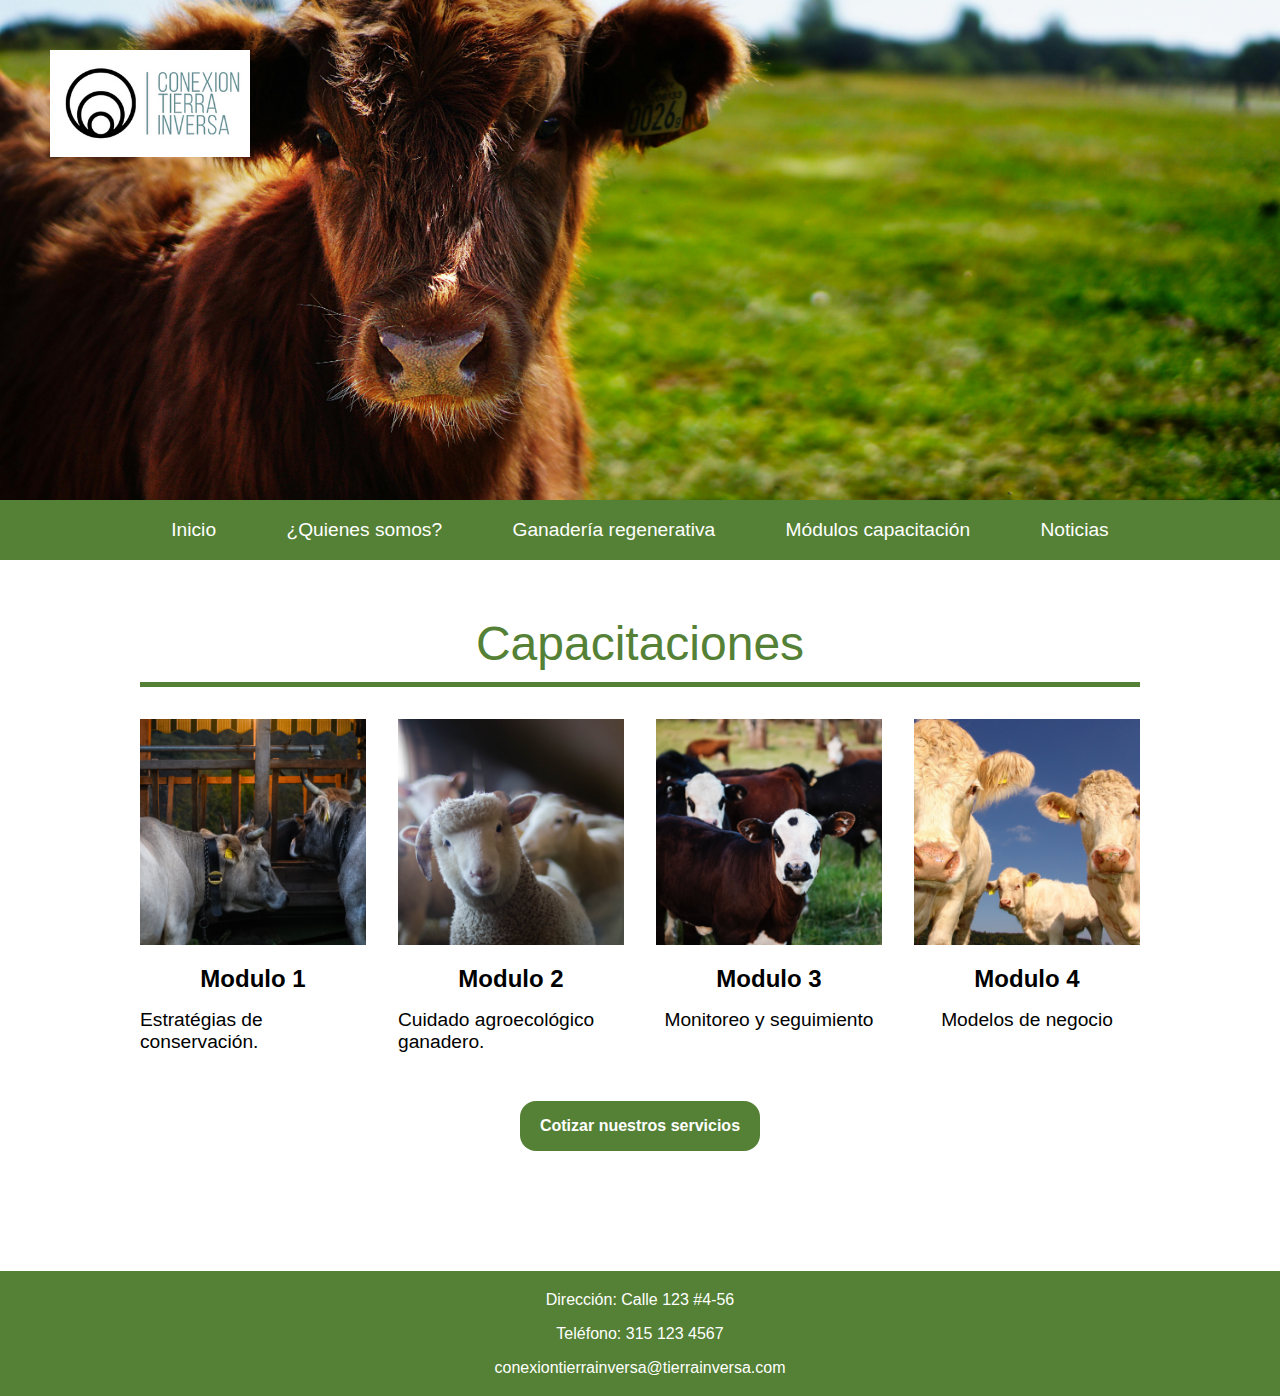
==== capacitaciones.html @ a70b785f "final fixes" ====
<!DOCTYPE html>
<html lang="en">
<head>
  <meta charset="UTF-8">
  <meta name="viewport" content="width=device-width, initial-scale=1.0">
  <title>Conexion Tierra Inversa</title>
  <link rel="stylesheet" href="./assets/styles/index.css">
</head>
<body>
  <header class="header" id="header">
    <div class="header-image">
      <img src="./assets/images/hero-image.jpg" alt="">
      <div class="logo">
        <a href="/#">
          <img src="./assets/images/logo.png" alt="">
        </a>
      </div>
    </div>
    <nav>
      <ul>
        <li><a href="/">Inicio</a></li>
        <div class="dropdown">
          <li class="dropdown-item">¿Quienes somos?</li>
          <div class="dropdown-content">
            <li><a href="./index.html#servicios">Servicios</a></li>
            <li><a href="./index.html#esquemas">Esquemas</a></li>
            <li><a href="./index.html#casos-de-exito">Casos de éxito</a></li>
          </div>
        </div>
        <div class="dropdown">
          <li class="dropdown-item">Ganadería regenerativa</li>
          <div class="dropdown-content">
            <li><a href="./index.html#que-es">¿Qué es?</a></li>
            <li><a href="./index.html#beneficios">Beneficios</a></li>
            <li><a href="./index.html#indicadores">Indicadores</a></li>
          </div>
        </div>
        <li><a href="./capacitaciones.html#capacitaciones">Módulos capacitación</a></li>
        <li><a href="./noticias.html#noticias">Noticias</a></li>
      </ul>
    </nav>
  </header>
  <main class="main">
    <section class="block" id="capacitaciones">
      <h1>Capacitaciones</h1>
      <article class="grid">
        <div class="card">
          <a href="https://www.youtube.com/watch?v=EO_SEWPYGJs" target="_blank">
            <img src="./assets/images/cap-1.png" alt="">
          </a>
          <h3>Modulo 1</h3>
          <p>Estratégias de conservación.</p>
        </div>
        <div class="card">
          <a href="https://www.youtube.com/watch?v=EO_SEWPYGJs" target="_blank">
            <img src="./assets/images/cap-2.png" alt="">
          </a>
          <h3>Modulo 2</h3>
          <p>Cuidado agroecológico ganadero.</p>
        </div>
        <div class="card">
          <a href="https://www.youtube.com/watch?v=EO_SEWPYGJs" target="_blank">
            <img src="./assets/images/cap-4.png" alt="">
          </a>
          <h3>Modulo 3</h3>
          <p>Monitoreo y seguimiento</p>
        </div>
        <div class="card">
          <a href="https://www.youtube.com/watch?v=EO_SEWPYGJs" target="_blank">
            <img src="./assets/images/cap-3.png" alt="">
          </a>
          <h3>Modulo 4</h3>
          <p>Modelos de negocio</p>
        </div>
      </article>
      <button>Cotizar nuestros servicios</button>
    </section>
  </main>
  <footer class="footer" id="footer">
    <p>Dirección: Calle 123 #4-56</p>
    <p>Teléfono: 315 123 4567</p>
    <p>conexiontierrainversa@tierrainversa.com</p>
  </footer>
</body>
</html>
---- assets/styles/index.css ----
*, *::before, *::after {
  margin: 0;
  padding: 0;
  box-sizing: border-box;
  font-family: sans-serif;
  transition: all 0.2s ease-in-out;
  word-wrap: normal;
}

html {
  scroll-behavior: smooth;
}

body {
  max-width: 1440px;
  margin: 0 auto;
}

main {
  padding: 0 2rem;
}

img {
  width: 100%;
}

a {
  display: block;
  text-decoration: none;
}

.header {
  display: flex;
  flex-direction: column;
}
@media (min-width: 740px) {
  .header {
    position: sticky;
    top: -500px;
    z-index: 90;
  }
}
.header .header-image {
  position: relative;
  height: 250px;
  overflow: hidden;
}
@media (min-width: 500px) {
  .header .header-image {
    height: 500px;
  }
}
.header .header-image img {
  height: 100%;
  width: 100%;
  -o-object-fit: cover;
     object-fit: cover;
}
.header .header-image .logo {
  width: 200px;
  position: absolute;
  top: 50px;
  left: 50px;
}
.header .header-image .logo a {
  display: block;
}
.header nav {
  background-color: #548135;
}
.header nav ul {
  display: flex;
  gap: 0.5rem;
  flex-direction: column;
}
@media (min-width: 740px) {
  .header nav ul {
    place-content: center;
    align-items: center;
    list-style-type: none;
    flex-direction: row;
    flex-wrap: wrap;
    gap: 2rem;
  }
}
.header nav ul li {
  width: -moz-fit-content;
  width: fit-content;
  height: 100%;
  color: white;
}
.header nav ul li:hover {
  background-color: #486f2e;
}
.header nav ul li a {
  font-size: 1.2rem;
  color: white;
  display: block;
  padding: 1.2rem;
}
.header nav .dropdown {
  z-index: 10;
  position: relative;
  font-size: 1.2rem;
  cursor: default;
}
.header nav .dropdown-item {
  padding: 1.2rem;
  font-size: 1.2rem;
}
.header nav .dropdown-content {
  display: block;
  position: relative;
  cursor: pointer;
  background-color: #44682d;
  width: 100%;
}
@media (min-width: 740px) {
  .header nav .dropdown-content {
    position: absolute;
    display: none;
    background-color: #548135;
    padding-left: 0;
  }
}
.header nav .dropdown-content li {
  padding-left: 20px;
  width: 100%;
}
.header nav .dropdown:hover .dropdown-content {
  display: block;
}

.block {
  position: relative;
  margin: 120px 0;
}
.block:first-child {
  margin-top: 40px;
}
.block h1, .block h2 {
  color: #548135;
  font-weight: 500;
}
.block h1 {
  grid-column: 1/-1;
  text-align: center;
  font-size: 2rem;
  margin-bottom: 2rem;
  display: block;
  width: 100%;
  padding: 1rem;
  position: relative;
}
@media (min-width: 500px) {
  .block h1 {
    font-size: 3rem;
  }
}
.block h1::after {
  position: absolute;
  content: "";
  background-color: #548135;
  height: 5px;
  width: 100%;
  left: 0;
  bottom: 0;
}
.block h2 {
  font-size: 1.5rem;
  margin-bottom: 1.3rem;
}
@media (min-width: 500px) {
  .block h2 {
    font-size: 2rem;
  }
}
.block h2.center {
  text-align: center;
}
.block p {
  font-size: 1.2rem;
  margin-bottom: 1rem;
}
.block ul {
  list-style: disc;
}
.block li {
  font-size: 1.2rem;
  margin-bottom: 0.5rem;
}
.block button {
  padding: 1rem;
  display: block;
  margin: 2rem auto;
  border-radius: 16px;
  border: none;
  font-weight: 600;
  cursor: pointer;
  background-color: #548135;
  font-size: 1rem;
  color: white;
  width: 240px;
}
.block button:hover {
  background-color: #314b1f;
}
.block article {
  margin: 2rem 0;
}
.block .center {
  text-align: center;
}
.block .main-image {
  margin-top: 2rem;
  display: flex;
  max-width: 700px;
  margin: 2rem auto 0 auto;
}
.block .num-list {
  box-shadow: 0 0 0 2px #548135;
  display: flex;
  place-items: center;
  flex-direction: column;
  gap: 2rem;
  grid-column: span 1;
  padding: 1rem;
  border-radius: 16px;
}
@media (min-width: 500px) {
  .block .num-list {
    grid-column: span 2;
  }
}
.block .num-list p {
  margin: 0;
  max-width: 300px;
  text-align: center;
}
.block .num-list span {
  font-weight: 700;
  font-size: 4rem;
  color: #3c5d26;
}
.block .grid {
  display: grid;
  grid-template-columns: repeat(1, 1fr);
  gap: 2rem;
}
.block .grid h1 {
  grid-column: 1/-1;
}
@media (min-width: 500px) {
  .block .grid {
    grid-template-columns: repeat(2, 1fr);
  }
}
@media (min-width: 1200px) {
  .block .grid {
    grid-template-columns: repeat(4, 1fr);
  }
}
.block .grid .card {
  display: flex;
  flex-direction: column;
  gap: 1rem;
}
.block .grid .card a {
  display: block;
}
.block .grid .card h3 {
  text-align: center;
  font-size: 1.5rem;
}
.block h1, .block h2, .block h3, .block h4, .block h5, .block p, .block article {
  display: block;
  max-width: 1000px;
  margin-left: auto;
  margin-right: auto;
}

.block.reverse {
  background-color: #548135;
  color: white;
  padding: 2rem 1rem;
  width: -moz-fit-content;
  width: fit-content;
  margin: 4rem auto;
  border-radius: 24px;
}
.block.reverse h1 {
  color: white;
  width: 70%;
  margin: 0 auto 1rem;
}
.block.reverse h1::after {
  background-color: white;
}
.block.reverse button {
  background-color: white;
  color: #548135;
}
.block.reverse button:hover {
  background-color: #3e6127;
  color: white;
  box-shadow: 0 0 0 2px white;
}

.split {
  display: grid;
  grid-template-columns: repeat(1, 1fr);
  -moz-column-gap: 4rem;
       column-gap: 4rem;
  max-width: 1000px;
  margin: 0 auto;
}
.split h1 {
  grid-column: 1/-1;
}
@media (min-width: 500px) {
  .split {
    grid-template-columns: repeat(1, 1fr);
  }
}

.news {
  display: grid;
  grid-template-columns: 1;
  align-items: center;
}
@media (min-width: 740px) {
  .news {
    grid-template-columns: repeat(2, 1fr);
  }
}
.news article h1::after {
  content: none;
}
.news p {
  margin-top: 2rem;
  grid-column: 1/-1;
}
.news a {
  text-decoration: underline;
}

.footer {
  padding: 1.2rem;
  width: 100%;
  background-color: #548135;
  display: flex;
  flex-direction: column;
  justify-content: center;
  align-items: center;
  gap: 1rem;
}
.footer p {
  font-weight: 500;
  font-size: 1rem;
  color: white;
}/*# sourceMappingURL=index.css.map */
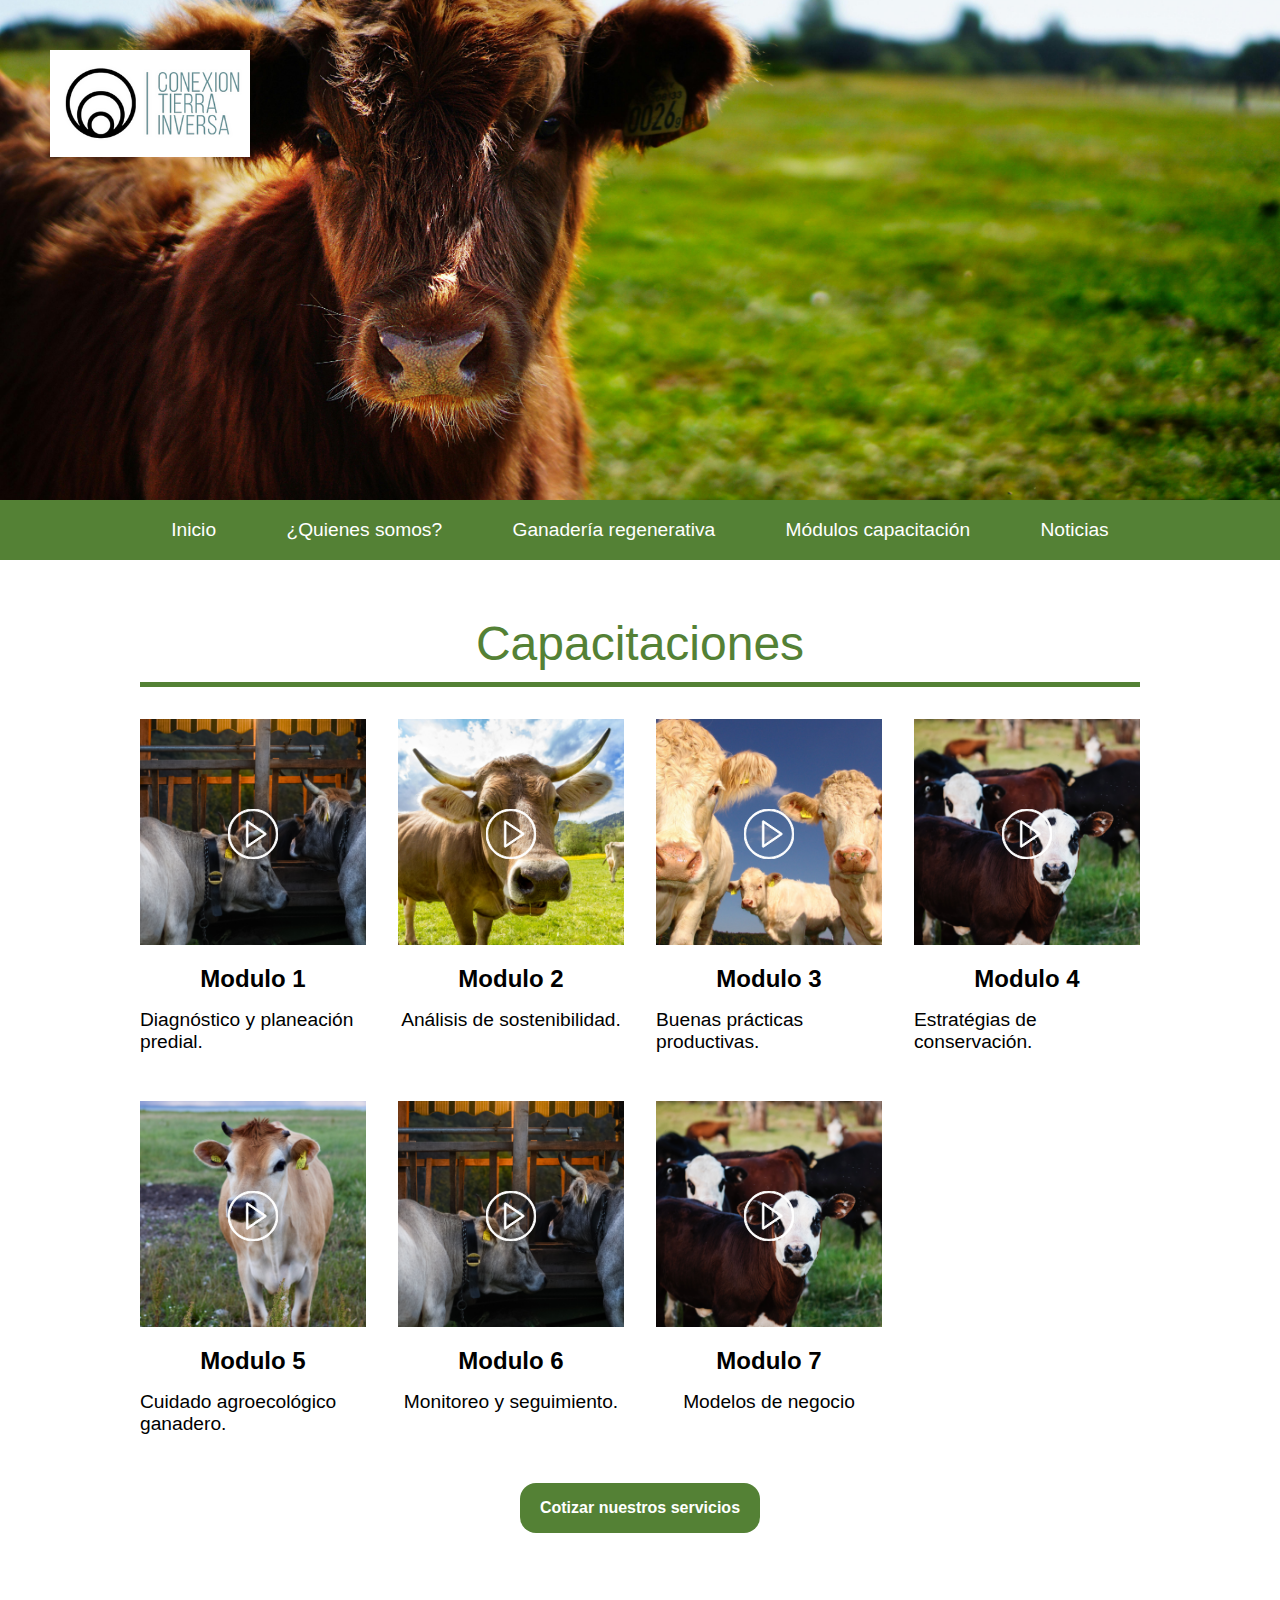
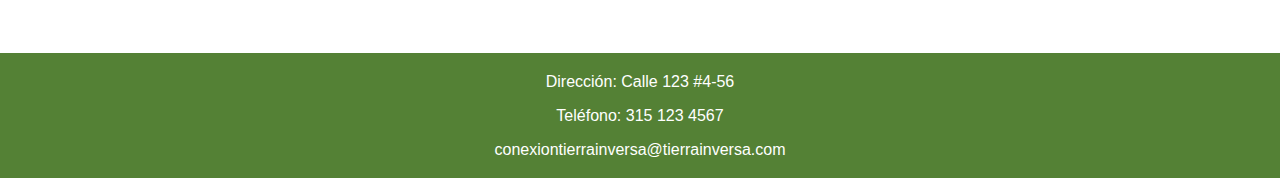
==== commit a09aab86: "qa fixes" ====
--- a/capacitaciones.html
+++ b/capacitaciones.html
@@ -11,19 +11,19 @@
     <div class="header-image">
       <img src="./assets/images/hero-image.jpg" alt="">
       <div class="logo">
-        <a href="/#">
+        <a href="./index.html">
           <img src="./assets/images/logo.png" alt="">
         </a>
       </div>
     </div>
     <nav>
       <ul>
-        <li><a href="/">Inicio</a></li>
+        <li><a href="./index.html">Inicio</a></li>
         <div class="dropdown">
           <li class="dropdown-item">¿Quienes somos?</li>
           <div class="dropdown-content">
             <li><a href="./index.html#servicios">Servicios</a></li>
-            <li><a href="./index.html#esquemas">Esquemas</a></li>
+            <li><a href="./index.html#esquemas">Esquema</a></li>
             <li><a href="./index.html#casos-de-exito">Casos de éxito</a></li>
           </div>
         </div>
@@ -45,31 +45,59 @@
       <h1>Capacitaciones</h1>
       <article class="grid">
         <div class="card">
-          <a href="https://www.youtube.com/watch?v=EO_SEWPYGJs" target="_blank">
+          <a class="cap-link" href="https://www.youtube.com/watch?v=EO_SEWPYGJs" target="_blank">
             <img src="./assets/images/cap-1.png" alt="">
+            <img class="play-icon" src="./assets/images/play-icon.svg" alt="">
           </a>
           <h3>Modulo 1</h3>
+          <p>Diagnóstico y planeación predial.</p>
+        </div>
+        <div class="card">
+          <a href="https://www.youtube.com/watch?v=EO_SEWPYGJs" target="_blank">
+            <img src="./assets/images/cap-2.png" alt="">
+            <img class="play-icon" src="./assets/images/play-icon.svg" alt="">
+          </a>
+          <h3>Modulo 2</h3>
+          <p>Análisis de sostenibilidad.</p>
+        </div>
+        <div class="card">
+          <a href="https://www.youtube.com/watch?v=EO_SEWPYGJs" target="_blank">
+            <img src="./assets/images/cap-3.png" alt="">
+            <img class="play-icon" src="./assets/images/play-icon.svg" alt="">
+          </a>
+          <h3>Modulo 3</h3>
+          <p>Buenas prácticas productivas.</p>
+        </div>
+        <div class="card">
+          <a href="https://www.youtube.com/watch?v=EO_SEWPYGJs" target="_blank">
+            <img src="./assets/images/cap-4.png" alt="">
+            <img class="play-icon" src="./assets/images/play-icon.svg" alt="">
+          </a>
+          <h3>Modulo 4</h3>
           <p>Estratégias de conservación.</p>
         </div>
         <div class="card">
           <a href="https://www.youtube.com/watch?v=EO_SEWPYGJs" target="_blank">
-            <img src="./assets/images/cap-2.png" alt="">
+            <img src="./assets/images/cap-5.png" alt="">
+            <img class="play-icon" src="./assets/images/play-icon.svg" alt="">
           </a>
-          <h3>Modulo 2</h3>
+          <h3>Modulo 5</h3>
           <p>Cuidado agroecológico ganadero.</p>
         </div>
         <div class="card">
           <a href="https://www.youtube.com/watch?v=EO_SEWPYGJs" target="_blank">
-            <img src="./assets/images/cap-4.png" alt="">
+            <img src="./assets/images/cap-6.png" alt="">
+            <img class="play-icon" src="./assets/images/play-icon.svg" alt="">
           </a>
-          <h3>Modulo 3</h3>
-          <p>Monitoreo y seguimiento</p>
+          <h3>Modulo 6</h3>
+          <p>Monitoreo y seguimiento.</p>
         </div>
         <div class="card">
           <a href="https://www.youtube.com/watch?v=EO_SEWPYGJs" target="_blank">
-            <img src="./assets/images/cap-3.png" alt="">
+            <img src="./assets/images/cap-7.png" alt="">
+            <img class="play-icon" src="./assets/images/play-icon.svg" alt="">
           </a>
-          <h3>Modulo 4</h3>
+          <h3>Modulo 7</h3>
           <p>Modelos de negocio</p>
         </div>
       </article>
--- a/assets/styles/index.css
+++ b/assets/styles/index.css
@@ -222,7 +222,7 @@
   display: flex;
   place-items: center;
   flex-direction: column;
-  gap: 2rem;
+  gap: 1rem;
   grid-column: span 1;
   padding: 1rem;
   border-radius: 16px;
@@ -238,9 +238,7 @@
   text-align: center;
 }
 .block .num-list span {
-  font-weight: 700;
-  font-size: 4rem;
-  color: #3c5d26;
+  width: 50px;
 }
 .block .grid {
   display: grid;
@@ -267,6 +265,14 @@
 }
 .block .grid .card a {
   display: block;
+  position: relative;
+}
+.block .grid .card a .play-icon {
+  position: absolute;
+  top: calc(50% - 25px);
+  left: calc(50% - 25px);
+  width: 50px;
+  height: 50px;
 }
 .block .grid .card h3 {
   text-align: center;
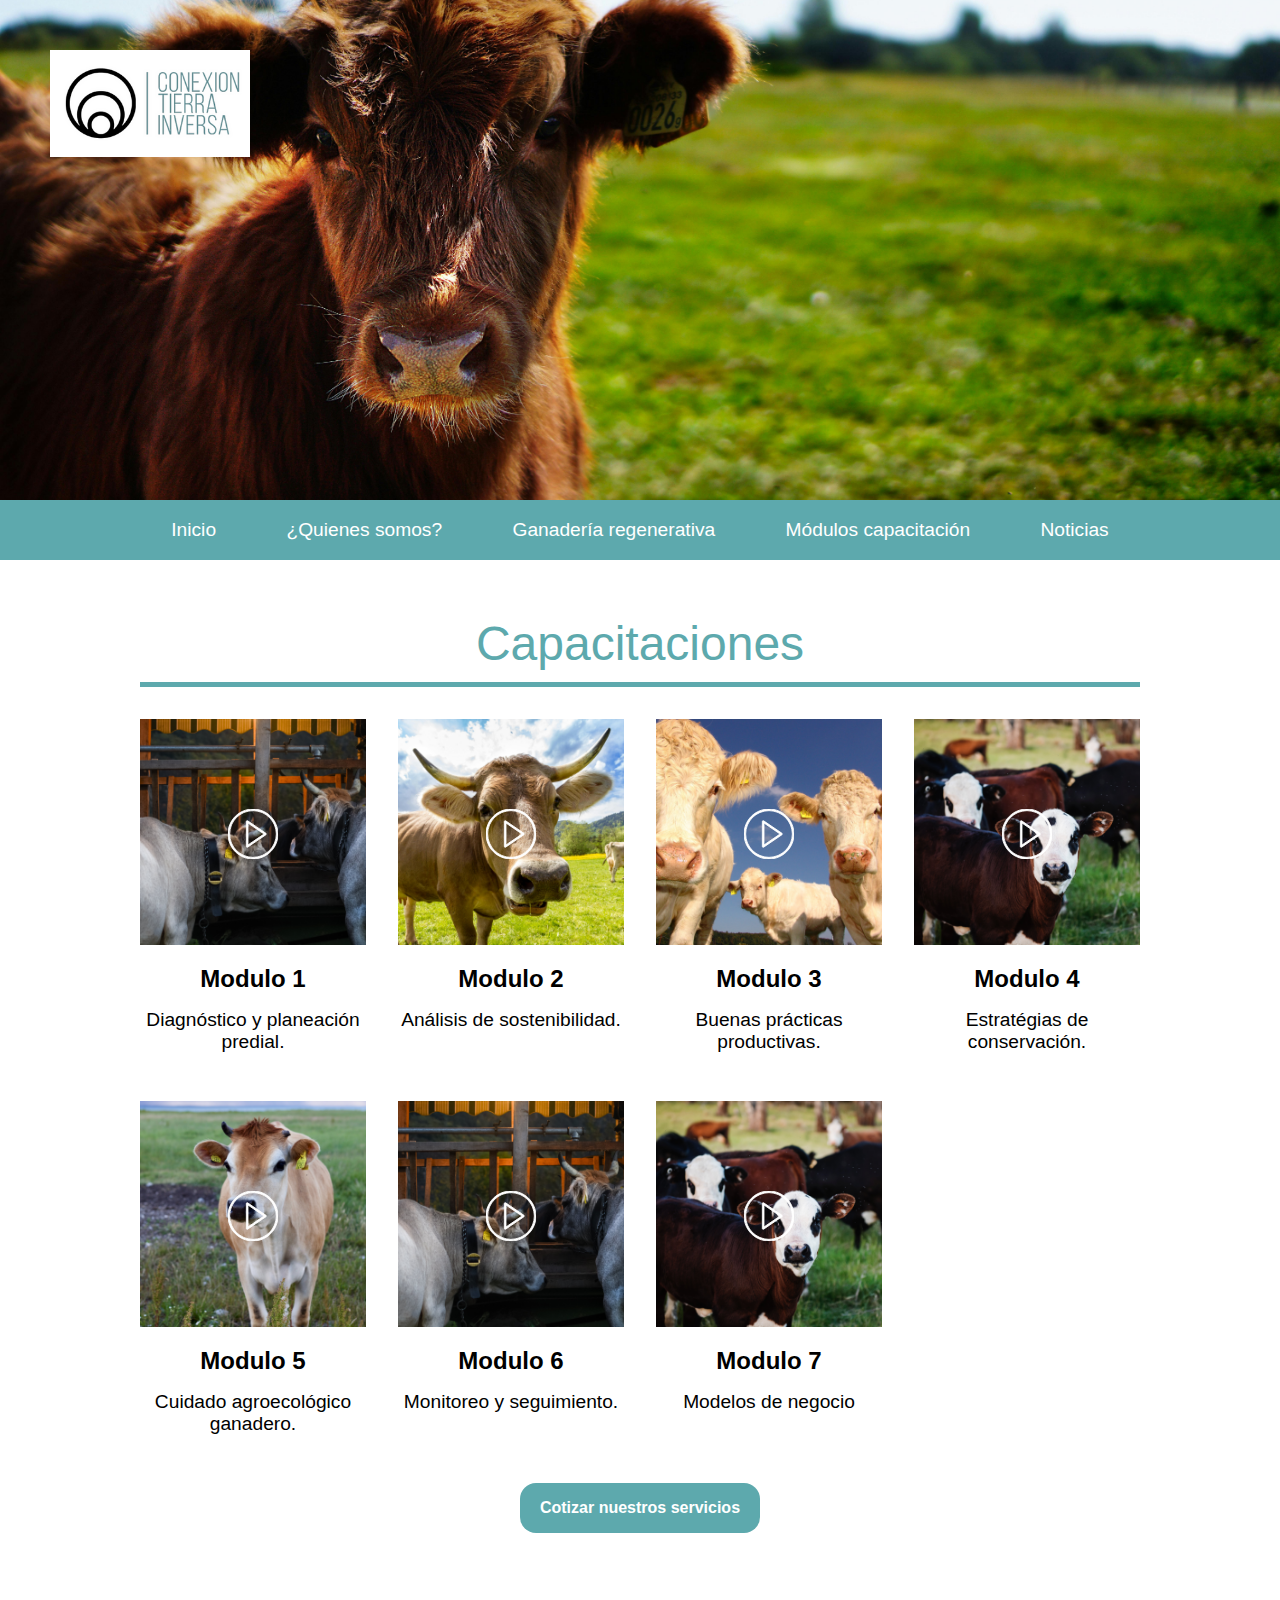
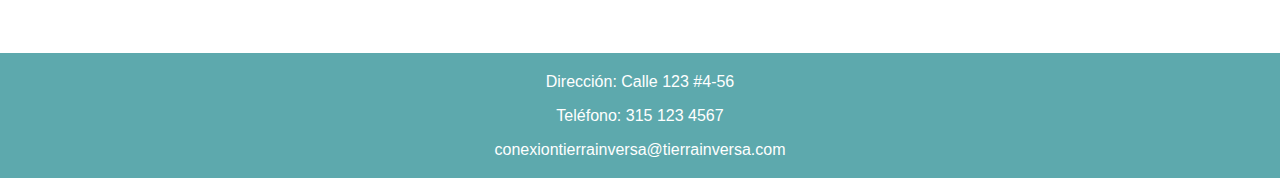
==== commit 6eac66b6: "fixes" ====
--- a/capacitaciones.html
+++ b/capacitaciones.html
@@ -18,7 +18,7 @@
     </div>
     <nav>
       <ul>
-        <li><a href="./index.html">Inicio</a></li>
+        <li><a href="/conexion-inversa/index.html"">Inicio</a></li>
         <div class="dropdown">
           <li class="dropdown-item">¿Quienes somos?</li>
           <div class="dropdown-content">
@@ -101,7 +101,7 @@
           <p>Modelos de negocio</p>
         </div>
       </article>
-      <button>Cotizar nuestros servicios</button>
+      <button class="center">Cotizar nuestros servicios</button>
     </section>
   </main>
   <footer class="footer" id="footer">
--- a/assets/styles/index.css
+++ b/assets/styles/index.css
@@ -66,7 +66,7 @@
   display: block;
 }
 .header nav {
-  background-color: #548135;
+  background-color: #5DA9AD;
 }
 .header nav ul {
   display: flex;
@@ -90,7 +90,7 @@
   color: white;
 }
 .header nav ul li:hover {
-  background-color: #486f2e;
+  background-color: #519ca0;
 }
 .header nav ul li a {
   font-size: 1.2rem;
@@ -112,14 +112,14 @@
   display: block;
   position: relative;
   cursor: pointer;
-  background-color: #44682d;
+  background-color: #488b8f;
   width: 100%;
 }
 @media (min-width: 740px) {
   .header nav .dropdown-content {
     position: absolute;
     display: none;
-    background-color: #548135;
+    background-color: #5DA9AD;
     padding-left: 0;
   }
 }
@@ -133,13 +133,13 @@
 
 .block {
   position: relative;
-  margin: 120px 0;
+  margin: 0 auto 120px;
 }
 .block:first-child {
   margin-top: 40px;
 }
 .block h1, .block h2 {
-  color: #548135;
+  color: #5DA9AD;
   font-weight: 500;
 }
 .block h1 {
@@ -160,7 +160,7 @@
 .block h1::after {
   position: absolute;
   content: "";
-  background-color: #548135;
+  background-color: #5DA9AD;
   height: 5px;
   width: 100%;
   left: 0;
@@ -192,18 +192,18 @@
 .block button {
   padding: 1rem;
   display: block;
-  margin: 2rem auto;
+  margin: 2rem 0;
   border-radius: 16px;
   border: none;
   font-weight: 600;
   cursor: pointer;
-  background-color: #548135;
+  background-color: #5DA9AD;
   font-size: 1rem;
   color: white;
   width: 240px;
 }
 .block button:hover {
-  background-color: #314b1f;
+  background-color: #407b7e;
 }
 .block article {
   margin: 2rem 0;
@@ -218,7 +218,7 @@
   margin: 2rem auto 0 auto;
 }
 .block .num-list {
-  box-shadow: 0 0 0 2px #548135;
+  box-shadow: 0 0 0 2px #5DA9AD;
   display: flex;
   place-items: center;
   flex-direction: column;
@@ -278,20 +278,69 @@
   text-align: center;
   font-size: 1.5rem;
 }
+.block .grid .card p {
+  text-align: center;
+}
+.block button.center {
+  margin: 0 auto;
+}
 .block h1, .block h2, .block h3, .block h4, .block h5, .block p, .block article {
   display: block;
   max-width: 1000px;
   margin-left: auto;
   margin-right: auto;
 }
+.block .block-with-image {
+  display: grid;
+  grid-template-columns: repeat(1, 1fr);
+  place-content: center;
+  align-items: center;
+  gap: 2rem;
+  text-align: center;
+  max-width: 1000px;
+  margin: 0 auto;
+}
+@media (min-width: 700px) {
+  .block .block-with-image {
+    text-align: left;
+    grid-template-columns: repeat(2, 1fr);
+  }
+}
+.block .block-with-image .img-wrapper {
+  position: relative;
+  max-width: 600px;
+}
+.block .block-with-image .img-wrapper a:hover {
+  transform: scale(1.05);
+}
+.block .block-with-image .img-wrapper a:hover .play-icon {
+  color: red;
+}
+.block .block-with-image .img-wrapper .play-icon {
+  position: absolute;
+  top: calc(50% - 25px);
+  left: calc(50% - 25px);
+  width: 50px;
+  cursor: pointer;
+  pointer-events: none;
+}
+.block .block-with-image p {
+  width: 100%;
+  margin: 0 auto;
+}
+@media (min-width: 700px) {
+  .block .block-with-image p {
+    width: 80%;
+  }
+}
 
 .block.reverse {
-  background-color: #548135;
+  background-color: #488b8f;
   color: white;
   padding: 2rem 1rem;
   width: -moz-fit-content;
   width: fit-content;
-  margin: 4rem auto;
+  margin: 0 auto 120px;
   border-radius: 24px;
 }
 .block.reverse h1 {
@@ -302,12 +351,18 @@
 .block.reverse h1::after {
   background-color: white;
 }
+@media (min-width: 700px) {
+  .block.reverse p {
+    max-width: 700px;
+  }
+}
 .block.reverse button {
   background-color: white;
-  color: #548135;
+  color: #5DA9AD;
+  margin: 0 auto;
 }
 .block.reverse button:hover {
-  background-color: #3e6127;
+  background-color: #4c8a8d;
   color: white;
   box-shadow: 0 0 0 2px white;
 }
@@ -318,19 +373,27 @@
   -moz-column-gap: 4rem;
        column-gap: 4rem;
   max-width: 1000px;
-  margin: 0 auto;
+  margin: 0 auto 120px;
 }
 .split h1 {
   grid-column: 1/-1;
 }
 @media (min-width: 500px) {
   .split {
-    grid-template-columns: repeat(1, 1fr);
-  }
+    grid-template-columns: repeat(2, 1fr);
+  }
+}
+.split article ul li::marker {
+  color: #28494b;
+}
+.split article p {
+  min-height: 110px;
 }
 
 .news {
+  max-width: 1000px;
   display: grid;
+  gap: 2rem;
   grid-template-columns: 1;
   align-items: center;
 }
@@ -339,6 +402,9 @@
     grid-template-columns: repeat(2, 1fr);
   }
 }
+.news article h1 {
+  font-size: 2rem;
+}
 .news article h1::after {
   content: none;
 }
@@ -353,7 +419,7 @@
 .footer {
   padding: 1.2rem;
   width: 100%;
-  background-color: #548135;
+  background-color: #5DA9AD;
   display: flex;
   flex-direction: column;
   justify-content: center;
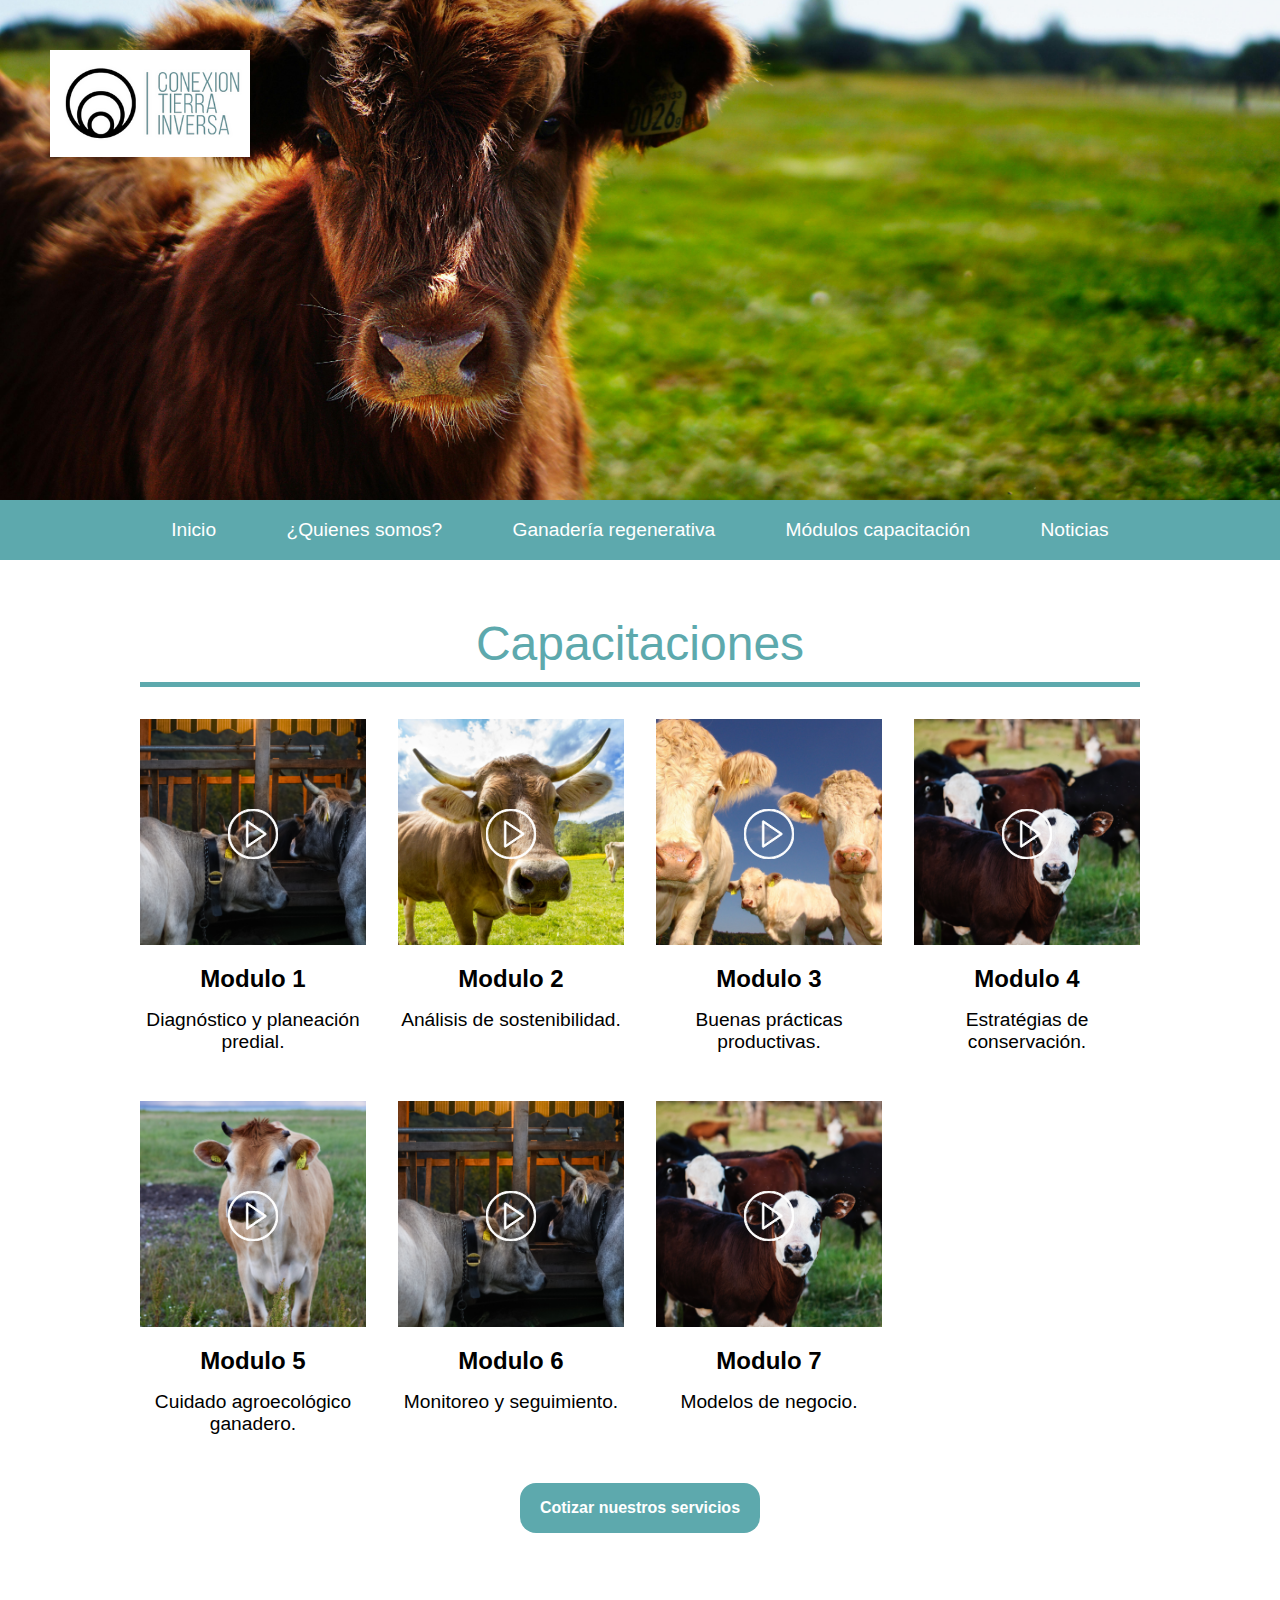
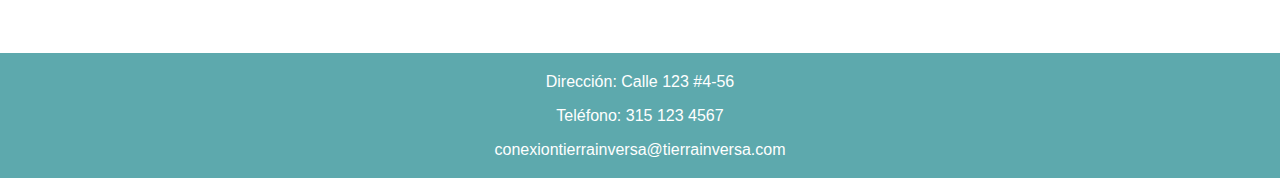
==== commit b1e355a7: "fixes" ====
--- a/capacitaciones.html
+++ b/capacitaciones.html
@@ -98,7 +98,7 @@
             <img class="play-icon" src="./assets/images/play-icon.svg" alt="">
           </a>
           <h3>Modulo 7</h3>
-          <p>Modelos de negocio</p>
+          <p>Modelos de negocio.</p>
         </div>
       </article>
       <button class="center">Cotizar nuestros servicios</button>
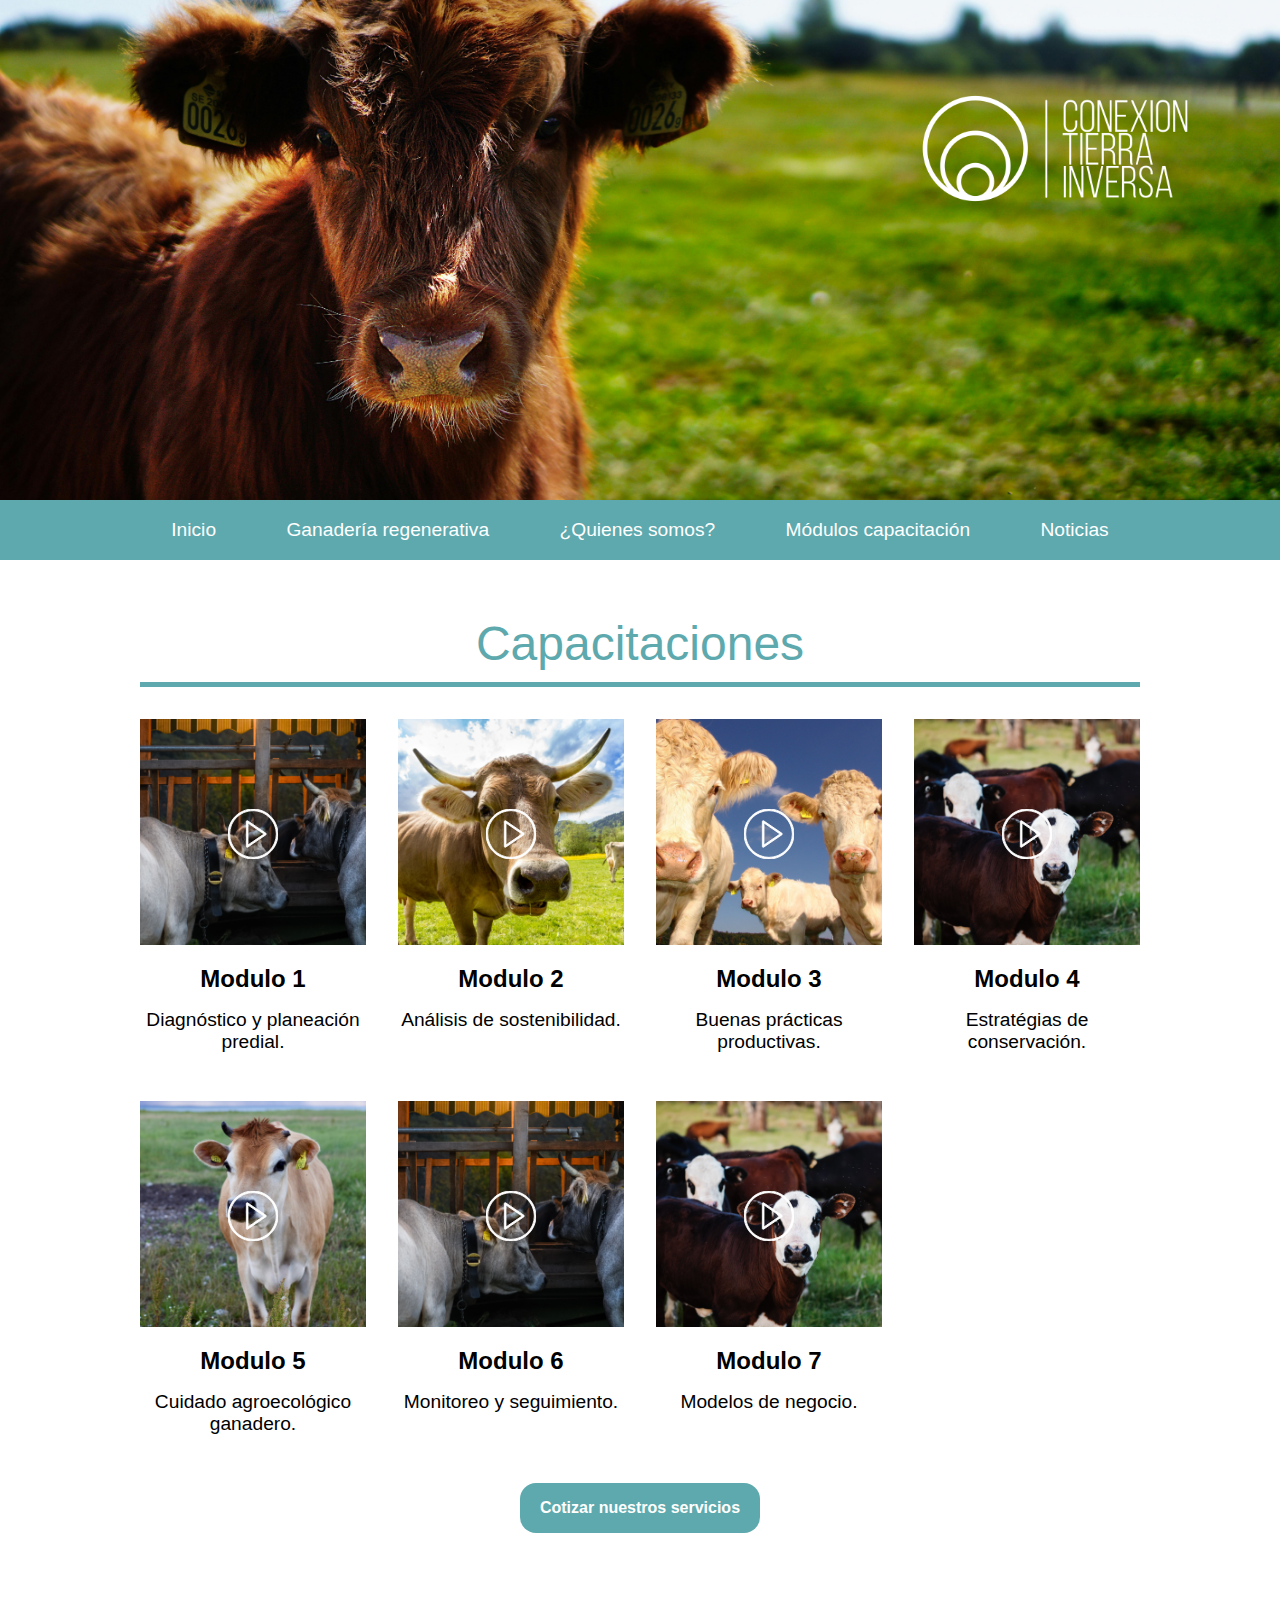
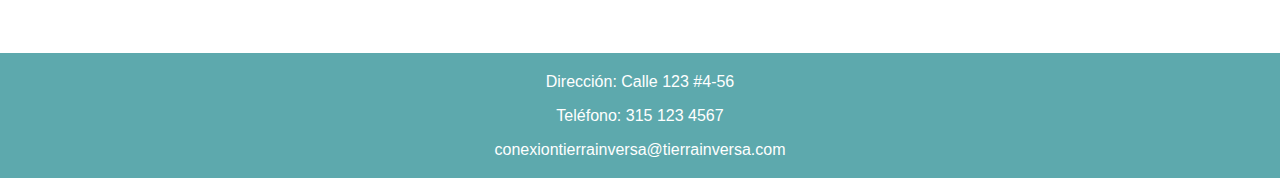
==== commit 463c5bc5: "more fixes" ====
--- a/capacitaciones.html
+++ b/capacitaciones.html
@@ -20,19 +20,20 @@
       <ul>
         <li><a href="/conexion-inversa/index.html"">Inicio</a></li>
         <div class="dropdown">
-          <li class="dropdown-item">¿Quienes somos?</li>
-          <div class="dropdown-content">
-            <li><a href="./index.html#servicios">Servicios</a></li>
-            <li><a href="./index.html#esquemas">Esquema</a></li>
-            <li><a href="./index.html#casos-de-exito">Casos de éxito</a></li>
-          </div>
-        </div>
-        <div class="dropdown">
           <li class="dropdown-item">Ganadería regenerativa</li>
           <div class="dropdown-content">
             <li><a href="./index.html#que-es">¿Qué es?</a></li>
             <li><a href="./index.html#beneficios">Beneficios</a></li>
             <li><a href="./index.html#indicadores">Indicadores</a></li>
+          </div>
+        </div>
+        <div class="dropdown">
+          <li class="dropdown-item"><a href="./index.html#propuesta-valor" style="padding: 0;">¿Quienes somos?</a></li>
+          <div class="dropdown-content">
+            <li><a href="./index.html#servicios">Servicios</a></li>
+            <li><a href="./index.html#esquemas">Esquema</a></li>
+            <li><a href="./index.html#expertos">Expertos</a></li>
+            <li><a href="./index.html#casos-de-exito">Casos de éxito</a></li>
           </div>
         </div>
         <li><a href="./capacitaciones.html#capacitaciones">Módulos capacitación</a></li>
--- a/assets/styles/index.css
+++ b/assets/styles/index.css
@@ -57,10 +57,10 @@
      object-fit: cover;
 }
 .header .header-image .logo {
-  width: 200px;
+  width: 350px;
   position: absolute;
   top: 50px;
-  left: 50px;
+  right: 50px;
 }
 .header .header-image .logo a {
   display: block;
@@ -183,7 +183,7 @@
   margin-bottom: 1rem;
 }
 .block ul {
-  list-style: disc;
+  list-style: circle;
 }
 .block li {
   font-size: 1.2rem;
@@ -283,6 +283,7 @@
 }
 .block button.center {
   margin: 0 auto;
+  grid-column: 1/-1;
 }
 .block h1, .block h2, .block h3, .block h4, .block h5, .block p, .block article {
   display: block;
@@ -328,11 +329,6 @@
   width: 100%;
   margin: 0 auto;
 }
-@media (min-width: 700px) {
-  .block .block-with-image p {
-    width: 80%;
-  }
-}
 
 .block.reverse {
   background-color: #488b8f;
@@ -345,8 +341,13 @@
 }
 .block.reverse h1 {
   color: white;
-  width: 70%;
+  width: 100%;
   margin: 0 auto 1rem;
+}
+@media (min-width: 700px) {
+  .block.reverse h1 {
+    width: 70%;
+  }
 }
 .block.reverse h1::after {
   background-color: white;
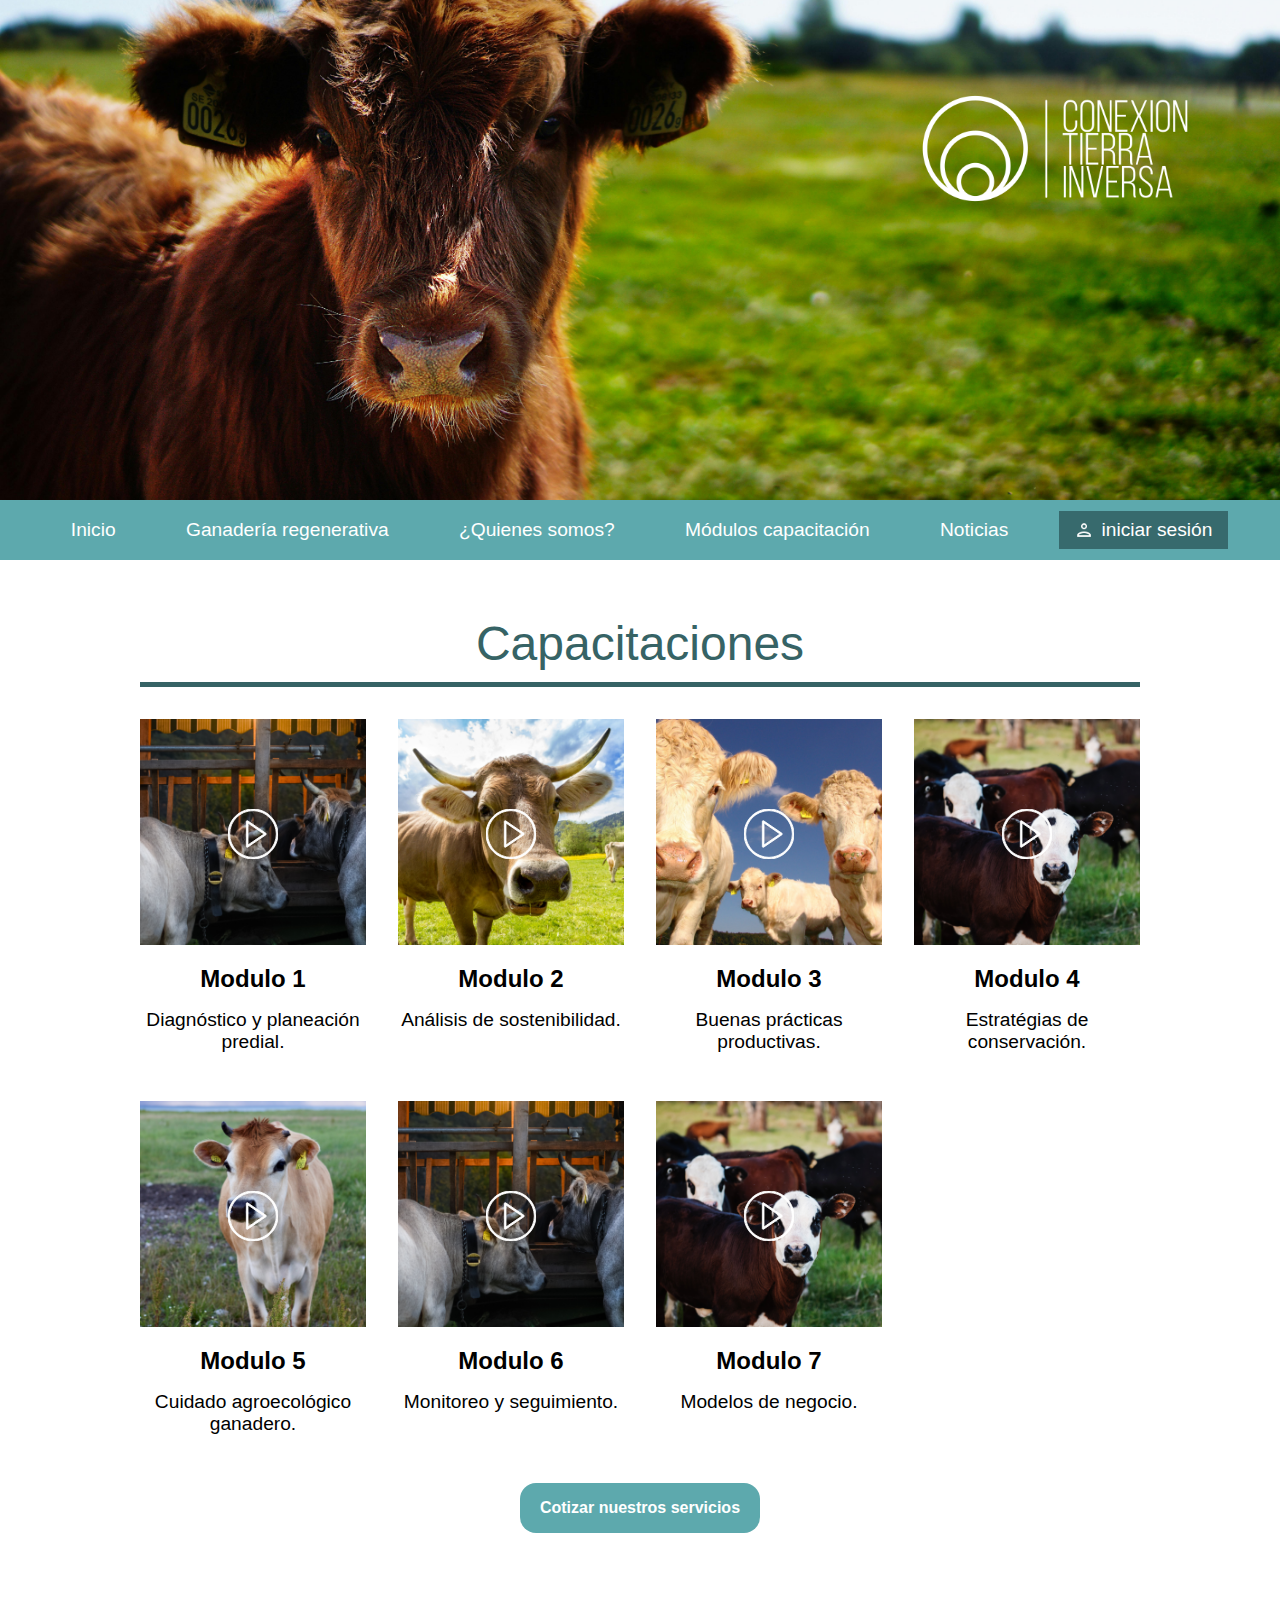
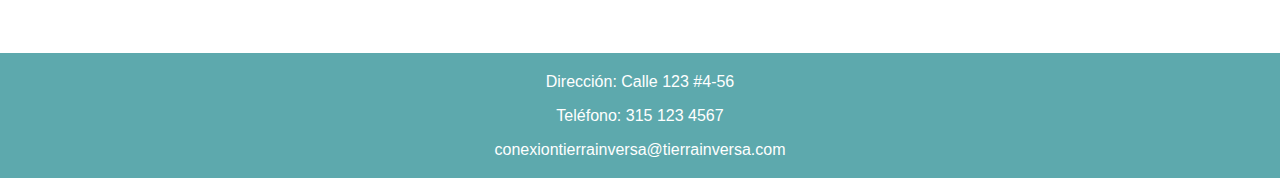
==== commit 7f929367: "fixes" ====
--- a/capacitaciones.html
+++ b/capacitaciones.html
@@ -38,6 +38,7 @@
         </div>
         <li><a href="./capacitaciones.html#capacitaciones">Módulos capacitación</a></li>
         <li><a href="./noticias.html#noticias">Noticias</a></li>
+        <button class="login"><span><img src="./assets/images/user-icon.png" alt=""></span>iniciar sesión</button>
       </ul>
     </nav>
   </header>
--- a/assets/styles/index.css
+++ b/assets/styles/index.css
@@ -29,9 +29,33 @@
   text-decoration: none;
 }
 
+.highlight {
+  background-color: #5DA9AD;
+  color: white;
+}
+
 .header {
   display: flex;
   flex-direction: column;
+}
+.header .login {
+  display: flex;
+  background-color: #376a6d;
+  padding: 0.5rem 1rem;
+  font-size: 1.2rem;
+  color: white;
+  border: none;
+  gap: 8px;
+  align-items: center;
+  cursor: pointer;
+}
+.header .login:hover {
+  background-color: #26494b;
+}
+.header .login span {
+  width: 18px;
+  height: 18px;
+  display: inline-block;
 }
 @media (min-width: 740px) {
   .header {
@@ -139,7 +163,7 @@
   margin-top: 40px;
 }
 .block h1, .block h2 {
-  color: #5DA9AD;
+  color: #366365;
   font-weight: 500;
 }
 .block h1 {
@@ -160,7 +184,7 @@
 .block h1::after {
   position: absolute;
   content: "";
-  background-color: #5DA9AD;
+  background-color: #366365;
   height: 5px;
   width: 100%;
   left: 0;
